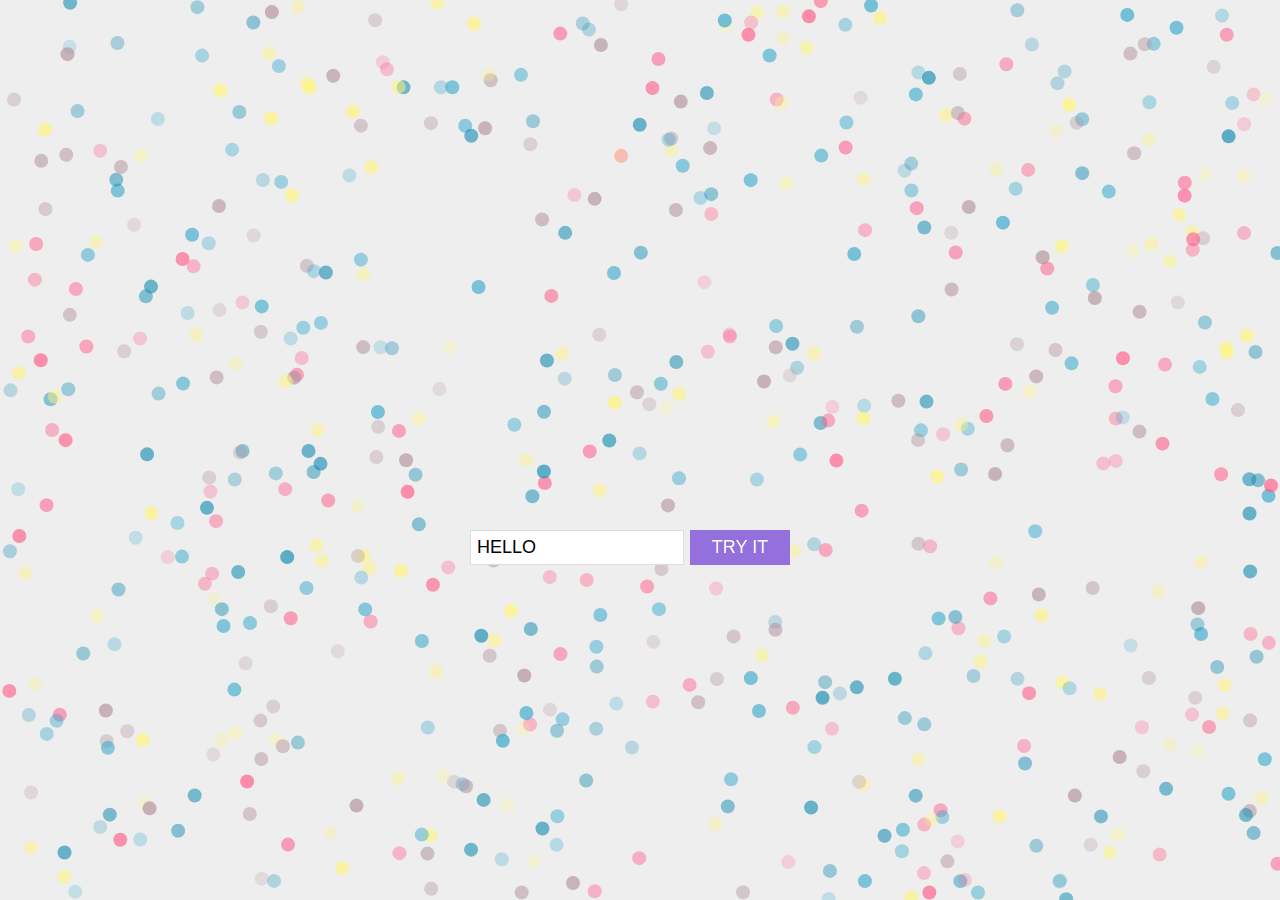
==== H5/文字重组/index.html @ 10dc09d7 "Init commit" ====
<!DOCTYPE html>
<html>

<head>

  <meta http-equiv="Content-Type" content="text/html; charset=GB2312" />

  <title>HTML5�������ֱ�ը���鶯����ЧDEMO��ʾ</title>

    <link rel="stylesheet" href="css/style.css" media="screen" type="text/css" />

</head>

<body>

  <canvas id="text" width="500" height="100"></canvas>
<canvas id="stage" width="500" height="100"></canvas>
<form id="form">
    <input type="text" id="inputText" value="HELLO" />
    <input type="submit" value="TRY IT" />
</form>
<div style="text-align:center;clear:both">
<script src="/gg_bd_ad_720x90.js" type="text/javascript"></script>
<script src="/follow.js" type="text/javascript"></script>
</div>
  <script src='js/EasePack.min.js'></script><script src='js/TweenLite.min.js'></script><script src='js/easeljs-0.7.1.min.js'></script><script src='js/requestAnimationFrame.js'></script>

  <script src="js/index.js"></script>

</body>

</html>
---- H5/文字重组/css/style.css ----
body {
  background: #eee;
}

* {
  position: absolute;
  margin: 0; padding: 0;
}

input[type="text"] {
  border: 1px solid #ddd;
  padding: 6px;
  font-size: 18px;
  width: 200px;
  text-transform: uppercase;
  top: 30px;
  left: 130px;
}

input[type="submit"] {
  display: block;
  width: 100px;
  border: 0;
  line-height: 35px;
  height: 35px;
  color: #fff;
  background: mediumpurple;
  font-size: 18px;
  top: 30px;
  left: 350px;
  cursor: pointer;
}

form {
  width: 600px;
  height: 100px;
}
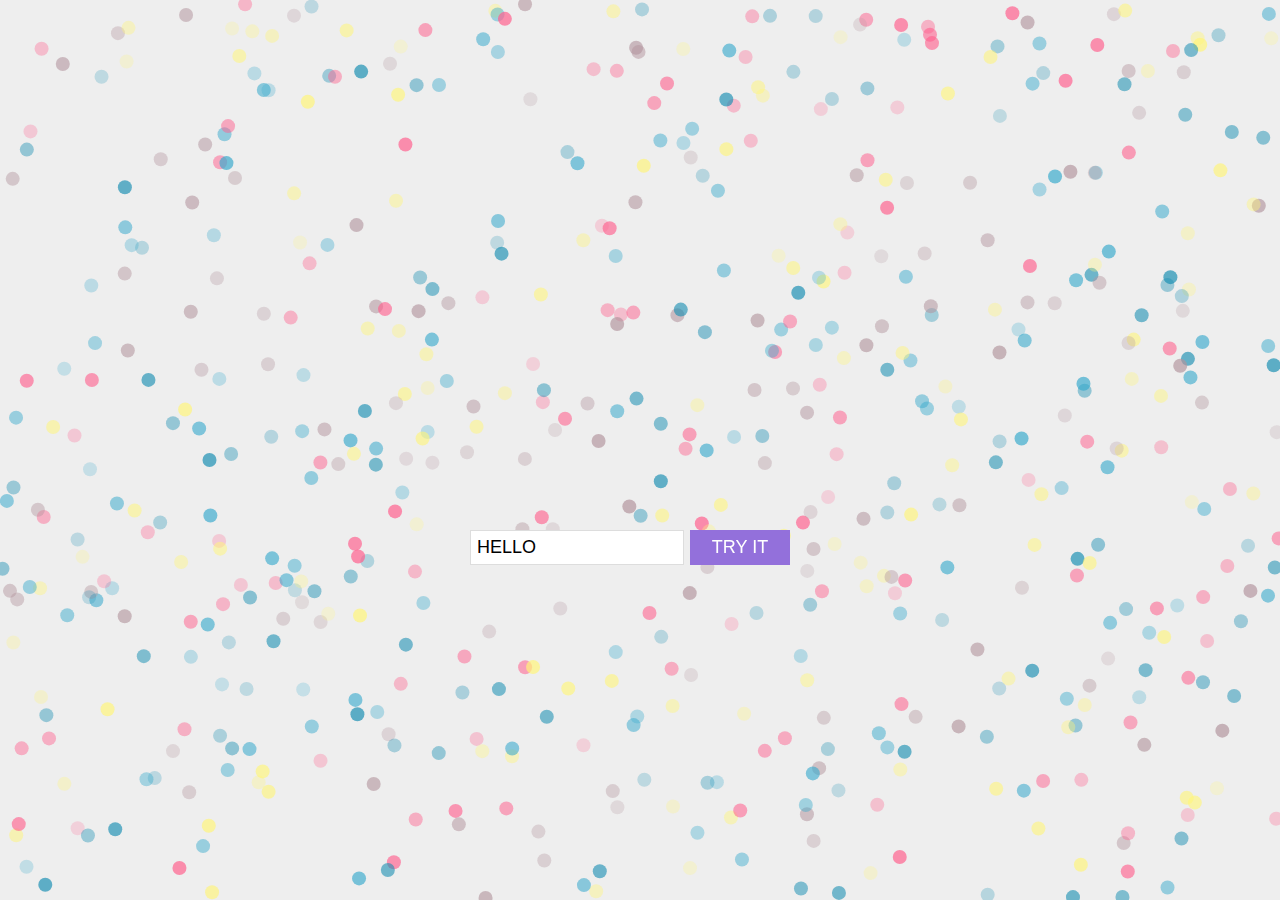
==== commit f26c3fce: "Init commit" ====
--- a/H5/文字重组/index.html
+++ b/H5/文字重组/index.html
@@ -3,9 +3,9 @@
 
 <head>
 
-  <meta http-equiv="Content-Type" content="text/html; charset=GB2312" />
+  <meta charset="UTF-8">
 
-  <title>HTML5�������ֱ�ը���鶯����ЧDEMO��ʾ</title>
+  <title>HTML5像素文字爆炸重组动画特效DEMO演示</title>
 
     <link rel="stylesheet" href="css/style.css" media="screen" type="text/css" />
 
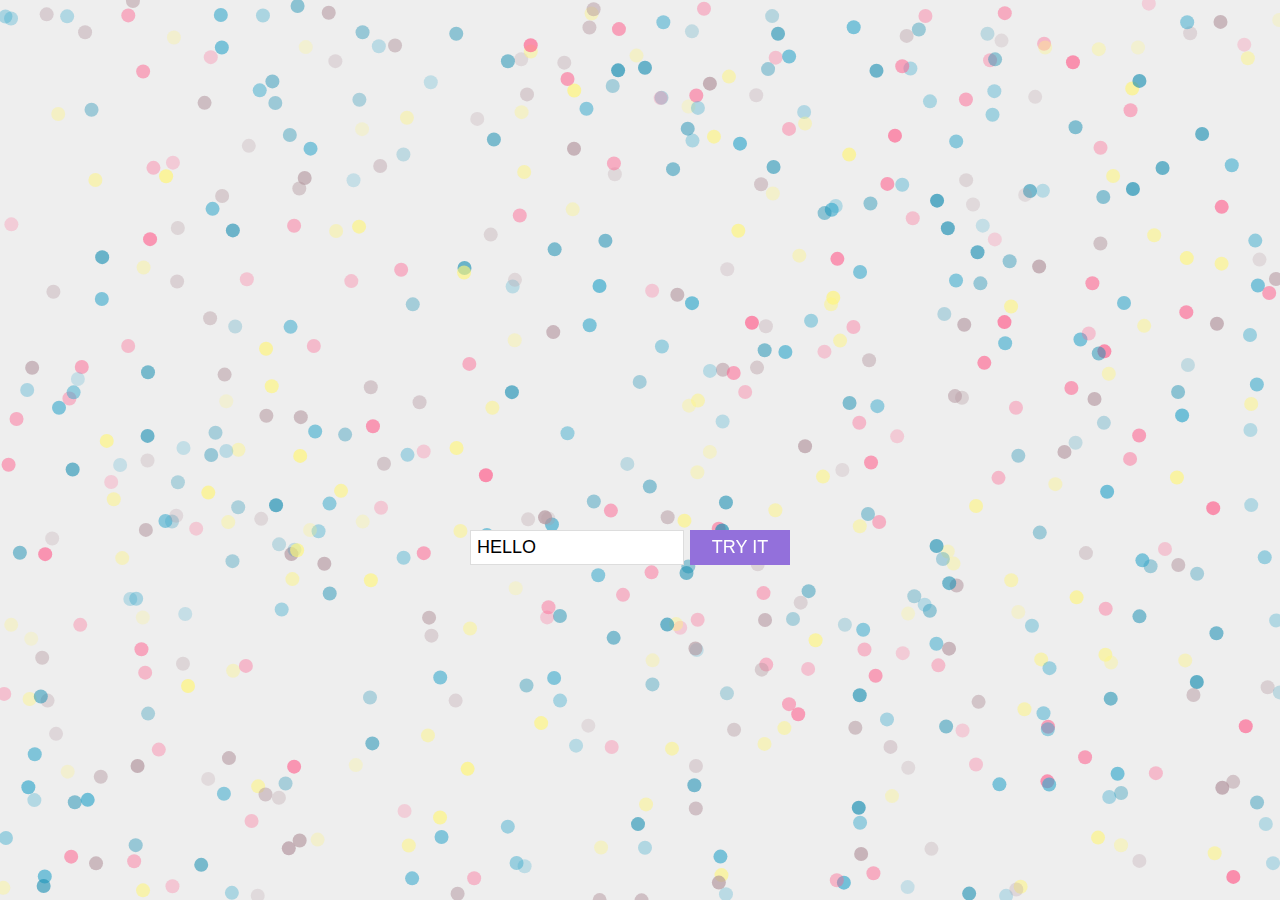
==== commit 850ac8d0: "Init commit" ====
--- a/H5/文字重组/index.html
+++ b/H5/文字重组/index.html
@@ -13,7 +13,7 @@
 
 <body>
 
-  <canvas id="text" width="500" height="100"></canvas>
+<canvas id="text" width="500" height="100"></canvas>
 <canvas id="stage" width="500" height="100"></canvas>
 <form id="form">
     <input type="text" id="inputText" value="HELLO" />
